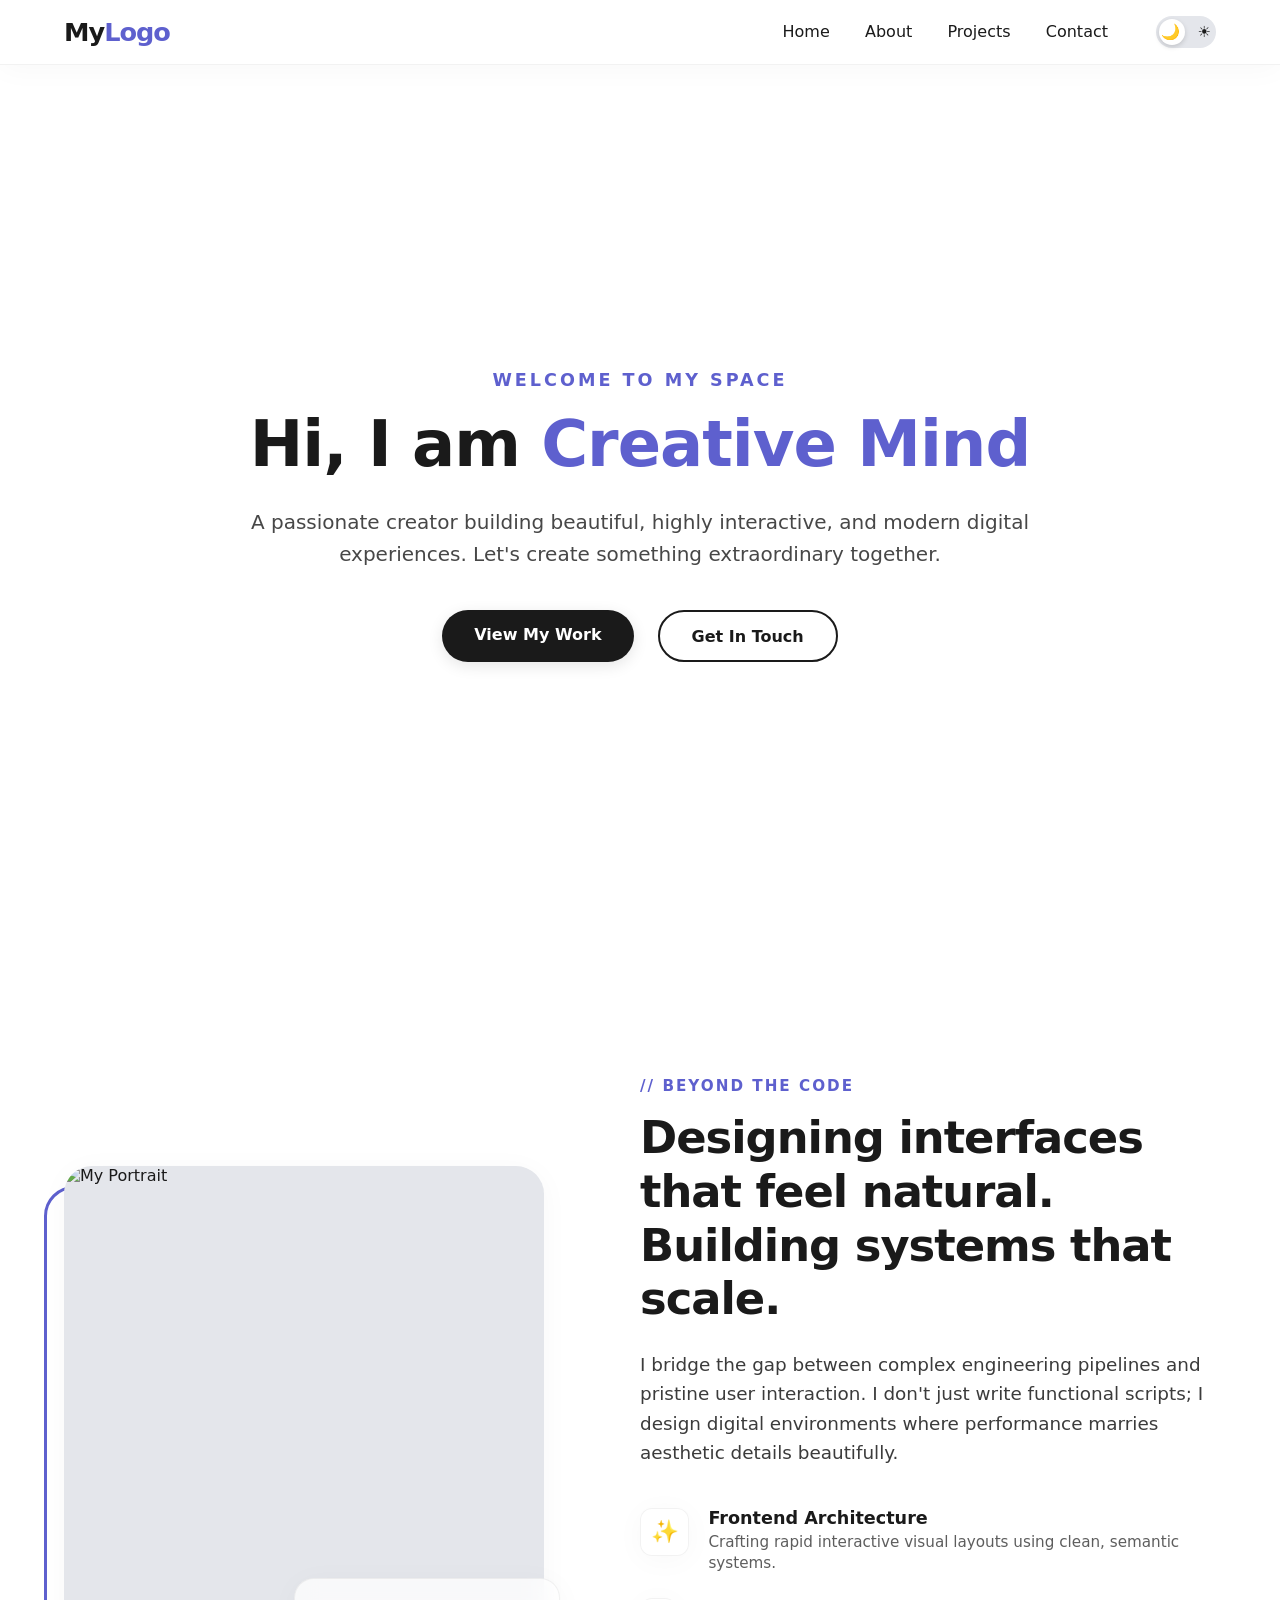
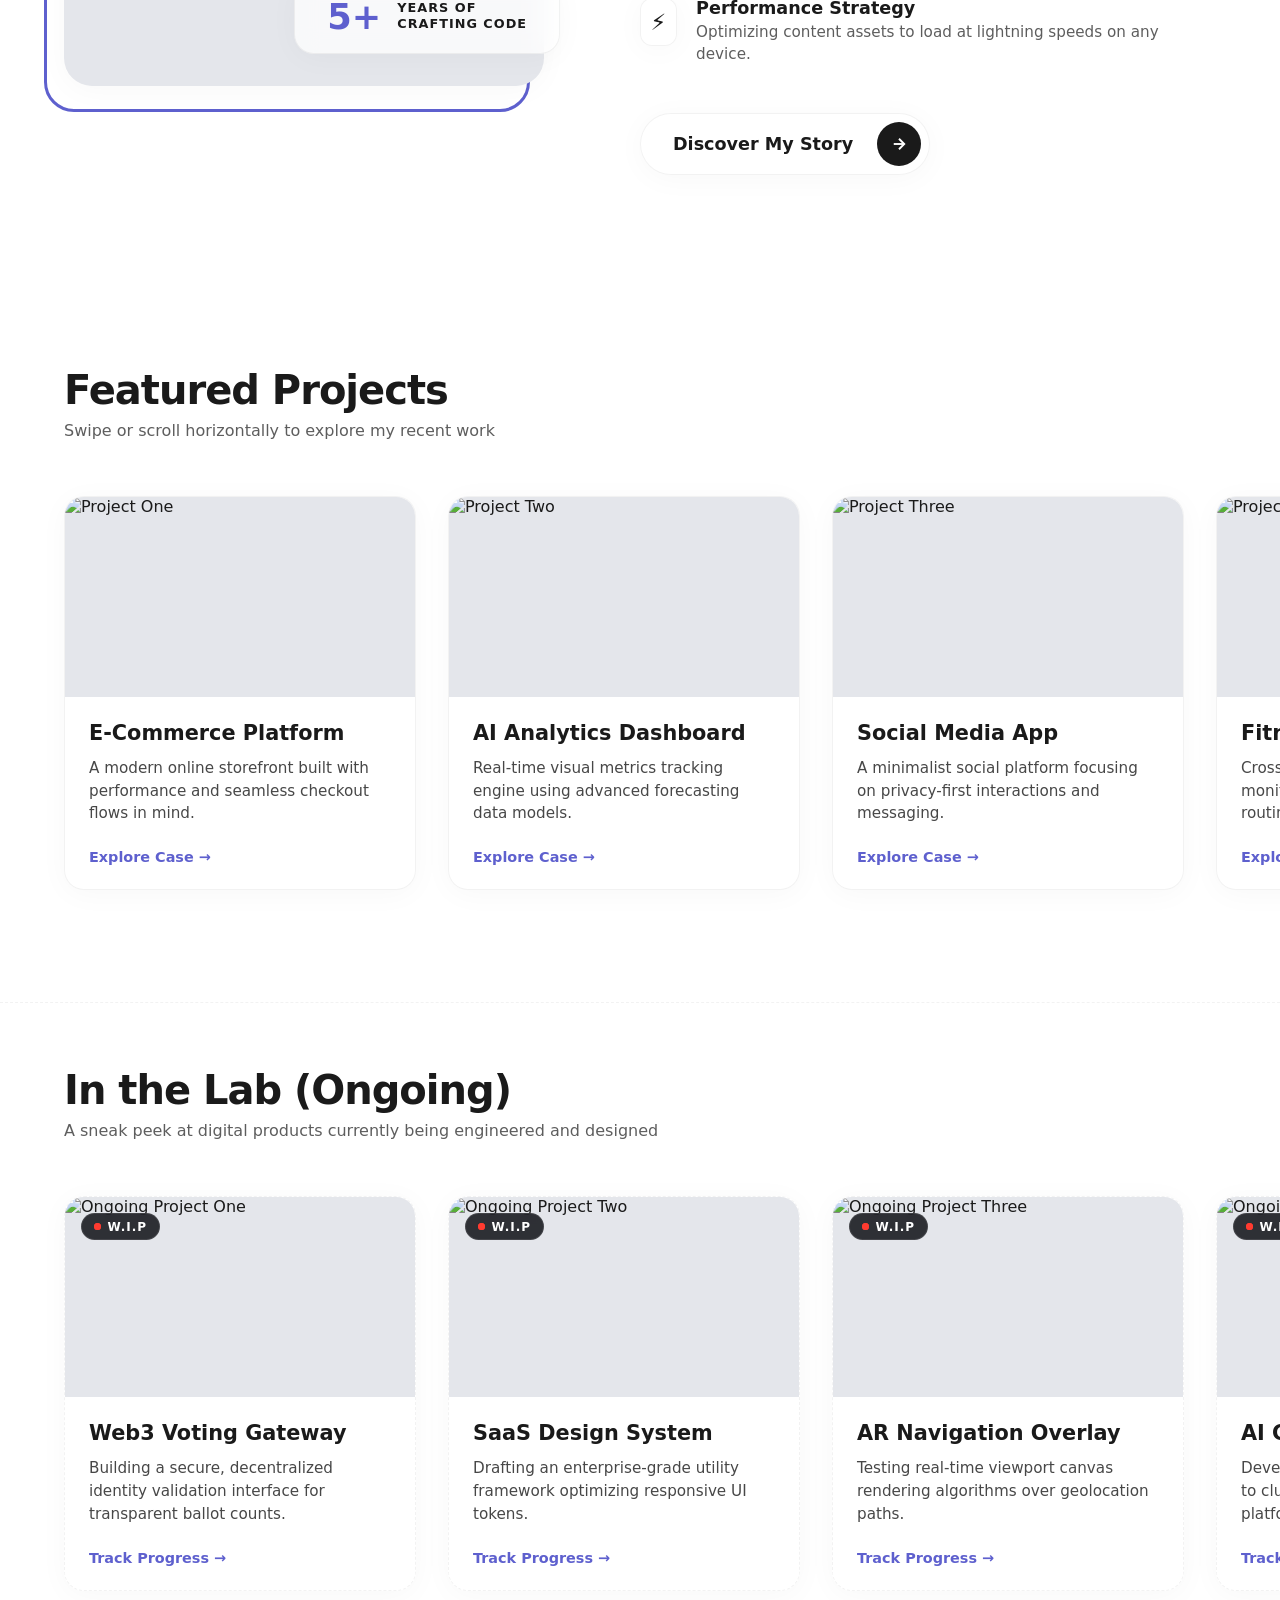
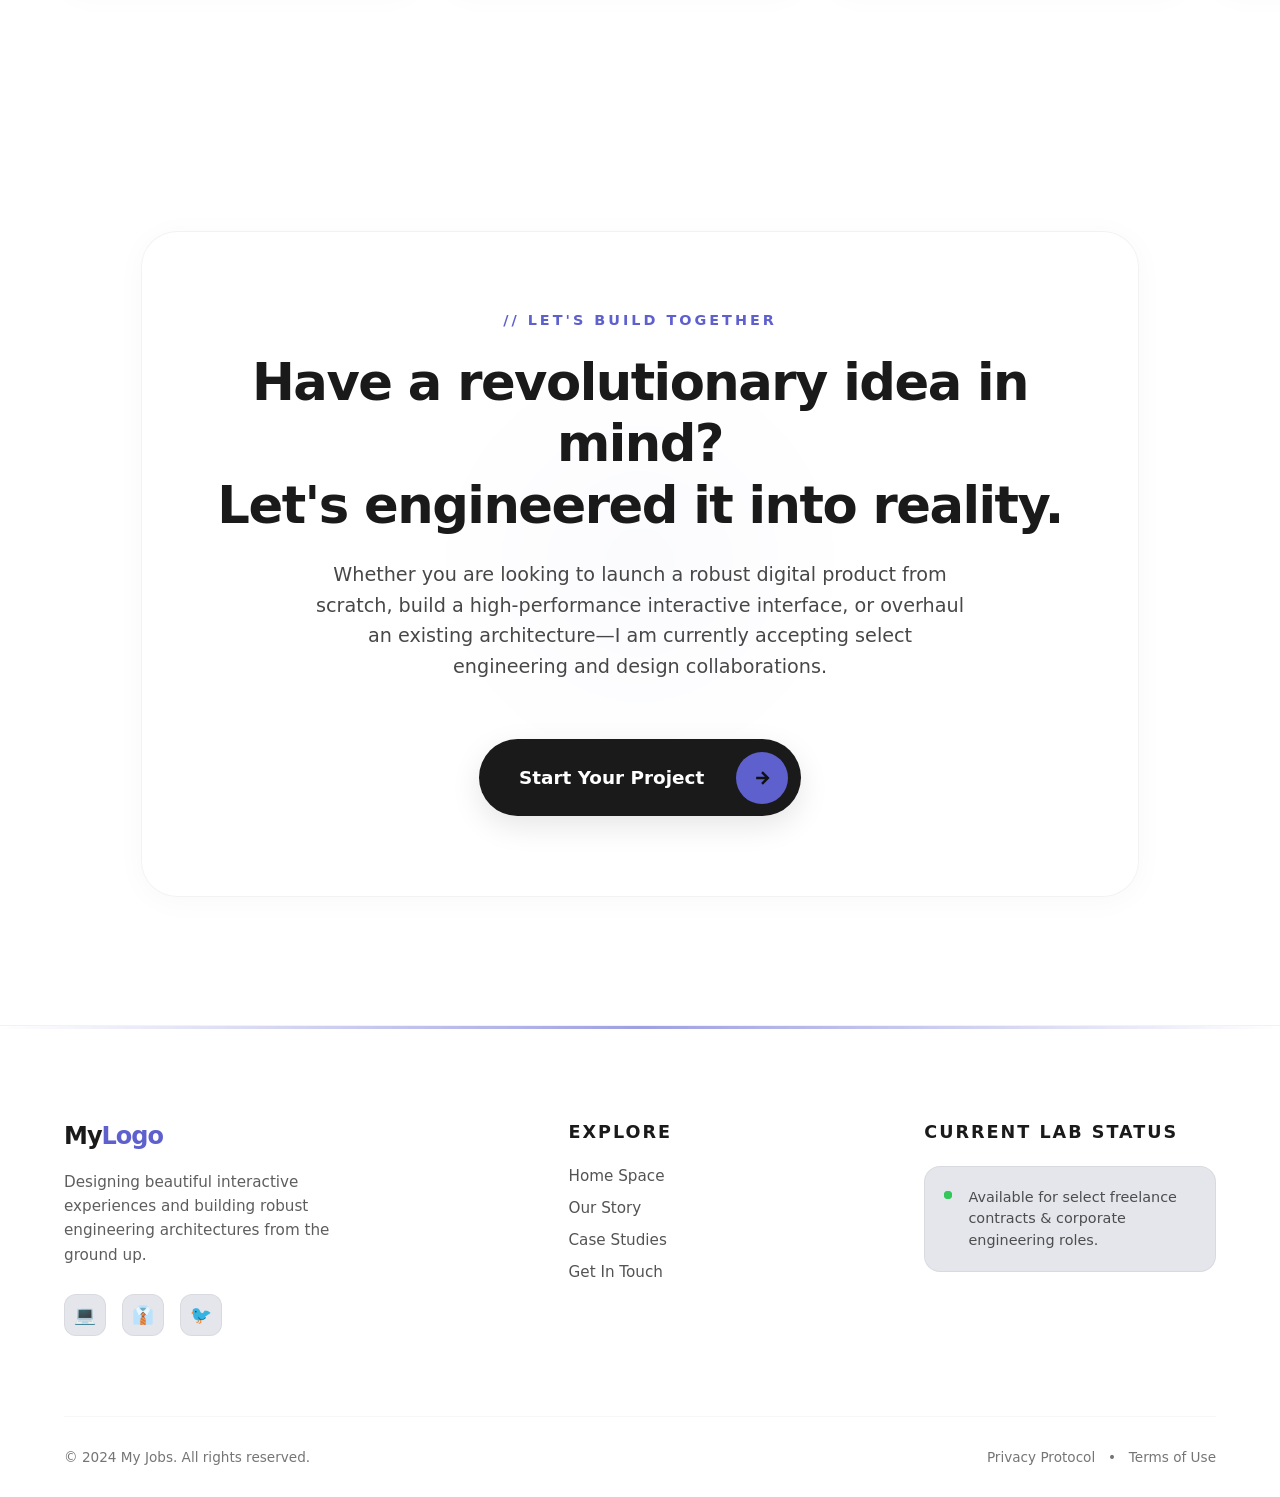
==== index.html @ d5b56bba "Organize files in root directory for Cloudflare Pages" ====
<!DOCTYPE html>
<html lang="en">
    <head>
        <meta charset="UTF-8">
        <meta name="viewport" content="width=device-width, initial-scale=1.0">
        <title>Home Page</title>

        <link rel="stylesheet" href="./css/home.css">
    </head>

    <body>
        <!-- Header section with navigation bar -->
        <header class="navbar">
            <div class="nav-logo">
                <a href="index.html">My<span>Logo</span></a>
            </div>

            <nav>
                <ul>
                    <li><a href="index.html">Home</a></li>
                    <li><a href="about.html">About</a></li>
                    <li><a href="projects.html">Projects</a></li>
                    <li><a href="contacts.html">Contact</a></li>
                </ul>
            </nav>

            <!-- Dark/light mode toggle -->
            <div class="mode-toggle">
                <input type="checkbox" id="mode-toggle-checkbox">
                <label for="mode-toggle-checkbox" class="toggle-label">
                    <span class="toggle-icon">🌙</span>
                    <span class="toggle-icon">☀️</span>
                </label>
        </header>
        <!--End Header-->


        <!... Body content for the Home page goes here. 
        You can add information about your services, or any other relevant content. -->
        <body class="home-body">
            <main class="hero-container">
                <div class="hero-content">
                    <p class="hero-sub">Welcome to my space</p>
                    <h1 class="hero-title">
                        Hi, I am <span id="animated-name">Creative Mind</span>
                    </h1>
                    <p class="hero-description">
                        A passionate creator building beautiful, highly interactive, and modern digital experiences. Let's create
                        something extraordinary together.
                    </p>
                    <div class="hero-buttons">
                        <a href="projects.html" class="btn btn-primary">View My Work</a>
                        <a href="contacts.html" class="btn btn-secondary">Get In Touch</a>
                    </div>
                </div>
            </main>


            <!-- Place this section directly under your <main class="hero-container"> and above your Featured Projects section -->
            <section class="about-preview-section">
                <div class="about-grid">
            
                    <!-- 1. Left Side: Creative Interactive Image Framework -->
                    <div class="about-visual-side">
                        <div class="image-experience-badge">
                            <span class="badge-number">5+</span>
                            <span class="badge-text">Years Of<br>Crafting Code</span>
                        </div>
                        <div class="image-accent-frame"></div>
                        <div class="about-image-mask">
                            <img src="https://picsum.photos" alt="My Portrait" loading="lazy">
                        </div>
                    </div>
            
                    <!-- 2. Right Side: Compelling Copy & Skills -->
                    <div class="about-text-side">
                        <span class="about-subtitle">// Beyond The Code</span>
                        <h2>Designing interfaces that feel natural. Building systems that scale.</h2>
            
                        <p class="about-bio">
                            I bridge the gap between complex engineering pipelines and pristine user interaction. I don't just write
                            functional scripts; I design digital environments where performance marries aesthetic details
                            beautifully.
                        </p>
            
                        <!-- Interactive Skill Pillars -->
                        <div class="skills-mini-grid">
                            <div class="skill-pillar">
                                <span class="pillar-icon">✨</span>
                                <div>
                                    <h4>Frontend Architecture</h4>
                                    <p>Crafting rapid interactive visual layouts using clean, semantic systems.</p>
                                </div>
                            </div>
                            <div class="skill-pillar">
                                <span class="pillar-icon">⚡</span>
                                <div>
                                    <h4>Performance Strategy</h4>
                                    <p>Optimizing content assets to load at lightning speeds on any device.</p>
                                </div>
                            </div>
                        </div>
            
                        <!-- Stylish Forward Redirect Button -->
                        <div class="about-action-row">
                            <a href="about.html" class="magnetic-about-btn">
                                <span>Discover My Story</span>
                                <div class="btn-arrow-bubble">
                                    <svg viewBox="0 0 24 24" fill="none" stroke="currentColor" stroke-width="2.5">
                                        <line x1="5" y1="12" x2="19" y2="12"></line>
                                        <polyline points="12 5 19 12 12 19"></polyline>
                                    </svg>
                                </div>
                            </a>
                        </div>
            
                    </div>
            
                </div>
            </section>



            <!-- Projects Section -->
            <section class="projects-section">
                <div class="section-header">
                    <h2>Featured Projects</h2>
                    <p>Swipe or scroll horizontally to explore my recent work</p>
                </div>
            
                <!-- Horizontal Scroll Container -->
                <div class="cards-wrapper">
            
                    <!-- Card 1 -->
                    <div class="project-card">
                        <div class="card-img-container">
                            <img src="https://picsum.photos" alt="Project One" loading="lazy">
                        </div>
                        <div class="card-content">
                            <h3>E-Commerce Platform</h3>
                            <p>A modern online storefront built with performance and seamless checkout flows in mind.</p>
                            <a href="projects.html#project1" class="card-btn">Explore Case →</a>
                        </div>
                    </div>
            
                    <!-- Card 2 -->
                    <div class="project-card">
                        <div class="card-img-container">
                            <img src="https://picsum.photos" alt="Project Two" loading="lazy">
                        </div>
                        <div class="card-content">
                            <h3>AI Analytics Dashboard</h3>
                            <p>Real-time visual metrics tracking engine using advanced forecasting data models.</p>
                            <a href="projects.html#project2" class="card-btn">Explore Case →</a>
                        </div>
                    </div>
            
                    <!-- Card 3 -->
                    <div class="project-card">
                        <div class="card-img-container">
                            <img src="https://picsum.photos" alt="Project Three" loading="lazy">
                        </div>
                        <div class="card-content">
                            <h3>Social Media App</h3>
                            <p>A minimalist social platform focusing on privacy-first interactions and messaging.</p>
                            <a href="projects.html#project3" class="card-btn">Explore Case →</a>
                        </div>
                    </div>
            
                    <!-- Card 4 -->
                    <div class="project-card">
                        <div class="card-img-container">
                            <img src="https://picsum.photos" alt="Project Four" loading="lazy">
                        </div>
                        <div class="card-content">
                            <h3>Fitness Tracker Mobile</h3>
                            <p>Cross-platform application built to monitor daily wellness habits and routines.</p>
                            <a href="projects.html#project4" class="card-btn">Explore Case →</a>
                        </div>
                    </div>
            
                    <!-- Card 5 -->
                    <div class="project-card">
                        <div class="card-img-container">
                            <img src="https://picsum.photos" alt="Project Five" loading="lazy">
                        </div>
                        <div class="card-content">
                            <h3>Cybersecurity Sandbox</h3>
                            <p>An interactive, educational training environment simulating local network exploits.</p>
                            <a href="projects.html#project5" class="card-btn">Explore Case →</a>
                        </div>
                    </div>
            
                    <!-- Card 6 -->
                    <div class="project-card">
                        <div class="card-img-container">
                            <img src="https://picsum.photos" alt="Project Six" loading="lazy">
                        </div>
                        <div class="card-content">
                            <h3>Smart Home UI</h3>
                            <p>A centralized desktop hub interface controlling IoT accessories via drag-and-drop.</p>
                            <a href="projects.html#project6" class="card-btn">Explore Case →</a>
                        </div>
                    </div>
            
                    <!-- Card 7 -->
                    <div class="project-card">
                        <div class="card-img-container">
                            <img src="https://picsum.photos" alt="Project Seven" loading="lazy">
                        </div>
                        <div class="card-content">
                            <h3>Recipe Finder Engine</h3>
                            <p>Ingredient-based search platform pulling customized dishes and nutrition values.</p>
                            <a href="projects.html#project7" class="card-btn">Explore Case →</a>
                        </div>
                    </div>
            
                    <!-- Final Circular Navigation Card -->
                    <a href="projects.html" class="circle-redirect-card" aria-label="View all projects">
                        <div class="circle-card-content">
                            <span class="circle-icon">➔</span>
                            <span class="circle-text">View All<br>Projects</span>
                        </div>
                    </a>
            
                </div>
            </section>

            <!-- ongoing projects -->
            <section class="projects-section ongoing-section">
                <div class="section-header">
                    <h2>In the Lab (Ongoing)</h2>
                    <p>A sneak peek at digital products currently being engineered and designed</p>
                </div>
            
                <!-- Horizontal Scroll Container -->
                <div class="cards-wrapper">
            
                    <!-- Ongoing Card 1 -->
                    <div class="project-card ongoing-card">
                        <div class="card-img-container">
                            <div class="status-badge">
                                <span class="pulse-dot"></span> W.I.P
                            </div>
                            <img src="https://picsum.photos" alt="Ongoing Project One" loading="lazy">
                        </div>
                        <div class="card-content">
                            <h3>Web3 Voting Gateway</h3>
                            <p>Building a secure, decentralized identity validation interface for transparent ballot counts.</p>
                            <a href="projects.html#ongoing1" class="card-btn">Track Progress →</a>
                        </div>
                    </div>
            
                    <!-- Ongoing Card 2 -->
                    <div class="project-card ongoing-card">
                        <div class="card-img-container">
                            <div class="status-badge">
                                <span class="pulse-dot"></span> W.I.P
                            </div>
                            <img src="https://picsum.photos" alt="Ongoing Project Two" loading="lazy">
                        </div>
                        <div class="card-content">
                            <h3>SaaS Design System</h3>
                            <p>Drafting an enterprise-grade utility framework optimizing responsive UI tokens.</p>
                            <a href="projects.html#ongoing2" class="card-btn">Track Progress →</a>
                        </div>
                    </div>
            
                    <!-- Ongoing Card 3 -->
                    <div class="project-card ongoing-card">
                        <div class="card-img-container">
                            <div class="status-badge">
                                <span class="pulse-dot"></span> W.I.P
                            </div>
                            <img src="https://picsum.photos" alt="Ongoing Project Three" loading="lazy">
                        </div>
                        <div class="card-content">
                            <h3>AR Navigation Overlay</h3>
                            <p>Testing real-time viewport canvas rendering algorithms over geolocation paths.</p>
                            <a href="projects.html#ongoing3" class="card-btn">Track Progress →</a>
                        </div>
                    </div>
            
                    <!-- Ongoing Card 4 -->
                    <div class="project-card ongoing-card">
                        <div class="card-img-container">
                            <div class="status-badge">
                                <span class="pulse-dot"></span> W.I.P
                            </div>
                            <img src="https://picsum.photos" alt="Ongoing Project Four" loading="lazy">
                        </div>
                        <div class="card-content">
                            <h3>AI Content Curator</h3>
                            <p>Developing machine learning models to cluster and summarize cross-platform dev newsletters.</p>
                            <a href="projects.html#ongoing4" class="card-btn">Track Progress →</a>
                        </div>
                    </div>
            
                    <!-- Ongoing Card 5 -->
                    <div class="project-card ongoing-card">
                        <div class="card-img-container">
                            <div class="status-badge">
                                <span class="pulse-dot"></span> W.I.P
                            </div>
                            <img src="https://picsum.photos" alt="Ongoing Project Five" loading="lazy">
                        </div>
                        <div class="card-content">
                            <h3>Crypto Portfolio Ticker</h3>
                            <p>Configuring ultra-low latency websocket arrays for accurate live pricing pipelines.</p>
                            <a href="projects.html#ongoing5" class="card-btn">Track Progress →</a>
                        </div>
                    </div>
            
                    <!-- Ongoing Card 6 -->
                    <div class="project-card ongoing-card">
                        <div class="card-img-container">
                            <div class="status-badge">
                                <span class="pulse-dot"></span> W.I.P
                            </div>
                            <img src="https://picsum.photos" alt="Ongoing Project Six" loading="lazy">
                        </div>
                        <div class="card-content">
                            <h3>Developer Portfolio V2</h3>
                            <p>Iterating on advanced fluid layout architecture frameworks for ultra-fast load times.</p>
                            <a href="projects.html#ongoing6" class="card-btn">Track Progress →</a>
                        </div>
                    </div>
            
                    <!-- Ongoing Card 7 -->
                    <div class="project-card ongoing-card">
                        <div class="card-img-container">
                            <div class="status-badge">
                                <span class="pulse-dot"></span> W.I.P
                            </div>
                            <img src="https://picsum.photos" alt="Ongoing Project Seven" loading="lazy">
                        </div>
                        <div class="card-content">
                            <h3>Task Automation Hub</h3>
                            <p>Wiring simple custom script triggers to headless cron instances for remote server maintenance.</p>
                            <a href="projects.html#ongoing7" class="card-btn">Track Progress →</a>
                        </div>
                    </div>
            
                    <!-- Final Circular Navigation Card -->
                    <a href="projects.html" class="circle-redirect-card ongoing-circle-card" aria-label="View all projects">
                        <div class="circle-card-content">
                            <span class="circle-icon">🛠️</span>
                            <span class="circle-text">All Active<br>Builds</span>
                        </div>
                    </a>
            
                </div>
            </section>

            <!-- Place this section directly under your Ongoing Projects section to finish your Home Page -->
            <section class="cta-invitation-section">
                <div class="cta-backdrop-glow"></div>
            
                <div class="cta-container">
                    <span class="cta-subtitle">// Let's Build Together</span>
            
                    <h2>Have a revolutionary idea in mind?<br>Let's engineered it into reality.</h2>
            
                    <p class="cta-description">
                        Whether you are looking to launch a robust digital product from scratch, build a high-performance
                        interactive interface, or overhaul an existing architecture—I am currently accepting select engineering and
                        design collaborations.
                    </p>
            
                    <!-- The High-Engagement Contact Redirect Button -->
                    <div class="cta-action-wrapper">
                        <a href="contacts.html" class="interactive-glow-btn">
                            <span class="btn-glow-text">Start Your Project</span>
                            <div class="btn-glow-ripple">
                                <svg viewBox="0 0 24 24" fill="none" stroke="currentColor" stroke-width="3">
                                    <line x1="5" y1="12" x2="19" y2="12"></line>
                                    <polyline points="12 5 19 12 12 19"></polyline>
                                </svg>
                            </div>
                        </a>
                    </div>
                </div>
            </section>

        </body>
        <!--End of body for the Home page.-->
    
        <!-- Footer Section begins  -->
        <footer class="global-footer">
            <div class="footer-wave-accent"></div>
        
            <div class="footer-container">
                <div class="footer-grid">
        
                    <!-- Column 1: Brand Pitch -->
                    <div class="footer-col brand-col">
                        <a href="home.html" class="footer-logo">My<span>Logo</span></a>
                        <p class="brand-bio">
                            Designing beautiful interactive experiences and building robust engineering architectures from the
                            ground up.
                        </p>
                        <!-- Modern Mini Social Grid -->
                        <div class="footer-socials">
                            <a href="#" aria-label="GitHub" class="social-link">
                                <span class="social-icon">💻</span>
                            </a>
                            <a href="#" aria-label="LinkedIn" class="social-link">
                                <span class="social-icon">👔</span>
                            </a>
                            <a href="#" aria-label="Twitter" class="social-link">
                                <span class="social-icon">🐦</span>
                            </a>
                        </div>
                    </div>
        
                    <!-- Column 2: Navigation Map -->
                    <div class="footer-col">
                        <h3>Explore</h3>
                        <ul class="footer-links">
                            <li><a href="home.html">Home Space</a></li>
                            <li><a href="about.html">Our Story</a></li>
                            <li><a href="projects.html">Case Studies</a></li>
                            <li><a href="contacts.html">Get In Touch</a></li>
                        </ul>
                    </div>
        
                    <!-- Column 3: Quick Utilities -->
                    <div class="footer-col">
                        <h3>Current Lab Status</h3>
                        <div class="status-indicator-box">
                            <span class="status-pulse-ring"></span>
                            <p>Available for select freelance contracts & corporate engineering roles.</p>
                        </div>
                    </div>
        
                </div>
        
                <!-- The Absolute Bottom Baseline Section -->
                <div class="footer-baseline">
                    <p>&copy; 2024 My Jobs. All rights reserved.</p>
                    <div class="baseline-links">
                        <a href="#">Privacy Protocol</a>
                        <span>•</span>
                        <a href="#">Terms of Use</a>
                    </div>
                </div>
        
            </div>
        </footer>

        <!-- Footer Section ends -->

    
        <script src="./scripts/home.js"></script>
    
    </body>
</html>
---- css/home.css ----
/* --- DARK & LIGHT THEME VARIABLES --- */
:root {
    --bg-primary: #ffffff;
    --bg-nav: rgba(255, 255, 255, 0.75);
    --text-main: #1a1a1a;
    --accent: #5e60ce;
    --toggle-bg: #e4e6eb;
    --nav-shadow: 0 4px 30px rgba(0, 0, 0, 0.03);
    --border-glass: rgba(0, 0, 0, 0.05);
}

[data-theme="dark"] {
    --bg-primary: #0f1016;
    --bg-nav: rgba(15, 16, 22, 0.75);
    --text-main: #f5f5f7;
    --accent: #72efdd;
    --toggle-bg: #2f3136;
    --nav-shadow: 0 4px 30px rgba(0, 0, 0, 0.4);
    --border-glass: rgba(255, 255, 255, 0.05);
}

/* --- BASE STYLES --- */
body {
    margin: 0;
    font-family: 'Inter', system-ui, sans-serif;
    background-color: var(--bg-primary);
    color: var(--text-main);
    transition: background-color 0.4s ease, color 0.4s ease;
}

/* --- THE NAVBAR (HEADER) --- */
.navbar {
    display: flex;
    align-items: center;
    justify-content: space-between;
    /* Space in the center */
    padding: 1rem 4rem;
    background: var(--bg-nav);
    backdrop-filter: blur(12px);
    -webkit-backdrop-filter: blur(12px);
    border-bottom: 1px solid var(--border-glass);
    box-shadow: var(--nav-shadow);
    position: sticky;
    top: 0;
    z-index: 1000;
    transition: background 0.4s ease, border-color 0.4s ease;
}

/* --- LOGO (FAR LEFT) --- */
.nav-logo a {
    font-size: 1.6rem;
    font-weight: 800;
    text-decoration: none;
    color: var(--text-main);
    letter-spacing: -1px;
}

.nav-logo span {
    color: var(--accent);
}

/* --- NAV WRAPPER ALIGNMENT --- */
.navbar nav {
    display: flex;
    margin-left: auto;
    /* Pushes list rightwards */
    margin-right: 3rem;
    /* Breathing room before the checkbox switch */
}

.navbar ul {
    display: flex;
    align-items: center;
    gap: 2.2rem;
    list-style: none;
    margin: 0;
    padding: 0;
}

/* --- VISUAL ORDERING MATRIX --- */
.mode-toggle {
    order: 3;
}

/* Ultimate right edge */
.navbar nav {
    order: 2;
}

/* Follows next */
.nav-logo {
    order: 1;
}

/* Remains left */

/* Reverse sorting links layout order: Switch -> Home -> About -> Projects -> Contact */
.link-home {
    order: 4;
}

.link-about {
    order: 3;
}

.link-projects {
    order: 2;
}

.link-contact {
    order: 1;
}

/* --- NAVIGATION LINKS STYLING --- */
.navbar ul a {
    text-decoration: none;
    color: var(--text-main);
    font-weight: 500;
    font-size: 1rem;
    position: relative;
    padding: 0.4rem 0;
    transition: color 0.3s ease;
}

.navbar ul a:hover {
    color: var(--accent);
}

.navbar ul a::after {
    content: '';
    position: absolute;
    bottom: 0;
    left: 0;
    width: 0;
    height: 2px;
    background-color: var(--accent);
    transition: width 0.3s cubic-bezier(0.4, 0, 0.2, 1);
}

.navbar ul a:hover::after {
    width: 100%;
}

/* --- CREATIVE SLIDING CHECKBOX SWITCH --- */
/* Hide the ugly standard box markup */
#mode-toggle-checkbox {
    display: none;
}

/* The structural pill container background */
.toggle-label {
    display: flex;
    align-items: center;
    justify-content: space-between;
    background-color: var(--toggle-bg);
    width: 60px;
    height: 32px;
    border-radius: 50px;
    padding: 0 5px;
    position: relative;
    cursor: pointer;
    box-sizing: border-box;
    transition: background-color 0.4s ease;
}

/* Icons styling inside switch layout */
.toggle-icon {
    font-size: 0.95rem;
    z-index: 1;
    user-select: none;
}

/* The dynamic moving toggle knob wheel */
.toggle-label::after {
    content: '';
    position: absolute;
    top: 3px;
    left: 3px;
    width: 26px;
    height: 26px;
    background-color: #ffffff;
    border-radius: 50px;
    transition: transform 0.3s cubic-bezier(0.4, 0, 0.2, 1);
    box-shadow: 0 2px 5px rgba(0, 0, 0, 0.15);
}

/* Slides the internal white knob forward when checked */
#mode-toggle-checkbox:checked+.toggle-label::after {
    transform: translateX(28px);
}


/* --- HERO SECTION STYLES --- */
.hero-container {
    min-height: calc(100vh - 80px);
    /* Fills screen remaining space below navbar */
    display: flex;
    align-items: center;
    justify-content: center;
    padding: 2rem 4rem;
    overflow: hidden;
    position: relative;
}

.hero-content {
    text-align: center;
    max-width: 800px;
    z-index: 2;
}

.hero-sub {
    font-size: 1.1rem;
    text-transform: uppercase;
    letter-spacing: 3px;
    color: var(--accent);
    font-weight: 600;
    margin-bottom: 1rem;
}

.hero-title {
    font-size: 4rem;
    font-weight: 800;
    line-height: 1.2;
    margin: 0 0 1.5rem 0;
    letter-spacing: -1px;
}

/* Dynamic container for the animated shuffling word entry */
#animated-name {
    display: inline-block;
    color: var(--accent);
    position: relative;
    transition: transform 0.3s ease, opacity 0.3s ease;
}

/* Class added via JS to create a sudden text transition pop */
.text-pop {
    animation: popIn 0.5s cubic-bezier(0.175, 0.885, 0.32, 1.275) forwards;
}

@keyframes popIn {
    0% {
        transform: scale(0.8) translateY(10px);
        opacity: 0;
    }

    100% {
        transform: scale(1) translateY(0);
        opacity: 1;
    }
}

.hero-description {
    font-size: 1.25rem;
    line-height: 1.6;
    color: var(--text-main);
    opacity: 0.8;
    margin-bottom: 2.5rem;
}

/* --- INTERACTIVE ACTION BUTTONS --- */
.hero-buttons {
    display: flex;
    gap: 1.5rem;
    justify-content: center;
}

.btn {
    padding: 0.9rem 2rem;
    border-radius: 50px;
    font-weight: 600;
    text-decoration: none;
    font-size: 1rem;
    transition: all 0.3s cubic-bezier(0.4, 0, 0.2, 1);
}

.btn-primary {
    background-color: var(--text-main);
    color: var(--bg-primary);
    box-shadow: 0 4px 15px rgba(0, 0, 0, 0.1);
}

.btn-primary:hover {
    transform: translateY(-3px);
    box-shadow: 0 8px 25px rgba(0, 0, 0, 0.2);
}

.btn-secondary {
    background: transparent;
    border: 2px solid var(--text-main);
    color: var(--text-main);
}

.btn-secondary:hover {
    background-color: var(--text-main);
    color: var(--bg-primary);
    transform: translateY(-3px);
}

/* Responsive adjustments for phones/tablets */
@media (max-width: 768px) {
    .hero-container {
        padding: 2rem;
    }

    .hero-title {
        font-size: 2.5rem;
    }

    .hero-description {
        font-size: 1.1rem;
    }

    .hero-buttons {
        flex-direction: column;
        gap: 1rem;
    }
}

/* --- CREATIVE ABOUT PREVIEW GRID --- */
.about-preview-section {
    padding: 8rem 4rem;
    background-color: var(--bg-primary);
    position: relative;
    overflow: hidden;
    transition: background-color 0.4s ease;
}

.about-grid {
    max-width: 1200px;
    margin: 0 auto;
    display: grid;
    grid-template-columns: 1fr 1.2fr;
    /* Allocates significant space to the visual side */
    gap: 6rem;
    align-items: center;
}

/* --- LEFT SIDE: IMAGE FRAME MECHANICS --- */
.about-visual-side {
    position: relative;
    display: flex;
    justify-content: center;
    align-items: center;
}

/* Translucent floating metrics validation block */
.image-experience-badge {
    position: absolute;
    bottom: 2rem;
    right: -1rem;
    background: var(--bg-nav);
    backdrop-filter: blur(12px);
    -webkit-backdrop-filter: blur(12px);
    border: 1px solid var(--border-glass);
    padding: 1.2rem 2rem;
    border-radius: 20px;
    display: flex;
    align-items: center;
    gap: 1rem;
    box-shadow: var(--nav-shadow);
    z-index: 10;
    transition: transform 0.4s cubic-bezier(0.175, 0.885, 0.32, 1.275);
}

.badge-number {
    font-size: 2.2rem;
    font-weight: 900;
    color: var(--accent);
    line-height: 1;
}

.badge-text {
    font-size: 0.8rem;
    text-transform: uppercase;
    font-weight: 700;
    letter-spacing: 1px;
    line-height: 1.3;
}

/* Geometric solid background frame offset */
.image-accent-frame {
    position: absolute;
    width: 100%;
    height: 100%;
    border: 3px solid var(--accent);
    border-radius: 30px;
    top: 20px;
    left: -20px;
    z-index: 1;
    transition: transform 0.5s cubic-bezier(0.165, 0.84, 0.44, 1);
}

/* The actual image crop containment ring */
.about-image-mask {
    width: 100%;
    height: 520px;
    /* Big explicit structural presence */
    border-radius: 28px;
    overflow: hidden;
    box-shadow: var(--nav-shadow);
    z-index: 2;
    position: relative;
    background-color: var(--toggle-bg);
}

.about-image-mask img {
    width: 100%;
    height: 100%;
    object-fit: cover;
    transition: transform 0.6s cubic-bezier(0.165, 0.84, 0.44, 1), filter 0.4s ease;
    filter: grayscale(20%);
}

/* Dynamic Interactive Synchronization When Section Hovers */
.about-visual-side:hover .about-image-mask img {
    transform: scale(1.04);
    filter: grayscale(0%);
}

.about-visual-side:hover .image-accent-frame {
    transform: translate(-10px, 10px);
}

.about-visual-side:hover .image-experience-badge {
    transform: translateY(-5px);
}

/* --- RIGHT SIDE: COPYWRITE STYLING --- */
.about-text-side {
    display: flex;
    flex-direction: column;
}

.about-subtitle {
    font-size: 0.95rem;
    font-weight: 700;
    color: var(--accent);
    letter-spacing: 2px;
    text-transform: uppercase;
    margin-bottom: 1rem;
}

.about-text-side h2 {
    font-size: 2.8rem;
    font-weight: 800;
    line-height: 1.2;
    letter-spacing: -1px;
    margin: 0 0 1.5rem 0;
}

.about-bio {
    font-size: 1.15rem;
    line-height: 1.6;
    opacity: 0.85;
    margin: 0 0 2.5rem 0;
}

/* Micro Feature Array Groups */
.skills-mini-grid {
    display: flex;
    flex-direction: column;
    gap: 1.5rem;
    margin-bottom: 3rem;
}

.skill-pillar {
    display: flex;
    gap: 1.2rem;
    align-items: flex-start;
}

.pillar-icon {
    font-size: 1.4rem;
    background: var(--bg-nav);
    padding: 0.6rem;
    border-radius: 12px;
    box-shadow: var(--nav-shadow);
    border: 1px solid var(--border-glass);
}

.skill-pillar h4 {
    margin: 0 0 0.25rem 0;
    font-size: 1.1rem;
    font-weight: 700;
}

.skill-pillar p {
    margin: 0;
    font-size: 0.95rem;
    opacity: 0.7;
    line-height: 1.4;
}

/* --- THE HIGHLY VISUAL EXPANSIVE BUTTON --- */
.about-action-row {
    display: flex;
}

.magnetic-about-btn {
    display: inline-flex;
    align-items: center;
    gap: 1.5rem;
    text-decoration: none;
    color: var(--text-main);
    font-weight: 700;
    font-size: 1.1rem;
    padding: 0.5rem 0.5rem 0.5rem 2rem;
    background: var(--bg-nav);
    border: 1px solid var(--border-glass);
    border-radius: 100px;
    box-shadow: var(--nav-shadow);
    transition: all 0.3s cubic-bezier(0.165, 0.84, 0.44, 1);
}

.btn-arrow-bubble {
    width: 44px;
    height: 44px;
    border-radius: 50%;
    background-color: var(--text-main);
    color: var(--bg-primary);
    display: flex;
    align-items: center;
    justify-content: center;
    transition: transform 0.3s ease, background-color 0.3s ease;
}

.btn-arrow-bubble svg {
    width: 18px;
    height: 18px;
    transition: transform 0.3s ease;
}

/* Hover States */
.magnetic-about-btn:hover {
    background-color: var(--text-main);
    color: var(--bg-primary);
    border-color: var(--text-main);
    transform: translateY(-2px);
}

.magnetic-about-btn:hover .btn-arrow-bubble {
    background-color: var(--accent);
    color: #1a1a1a;
    transform: scale(1.05);
}

.magnetic-about-btn:hover .btn-arrow-bubble stroke {
    stroke: #1a1a1a;
}

.magnetic-about-btn:hover svg {
    transform: translateX(3px);
}

/* --- RESPONSIVE GRIDS FOR PHONES & TABLETS --- */
@media (max-width: 992px) {
    .about-grid {
        grid-template-columns: 1fr;
        /* Stack columns on smaller viewports */
        gap: 4rem;
    }

    .about-preview-section {
        padding: 5rem 2rem;
    }

    .about-image-mask {
        height: 400px;
    }

    .about-text-side h2 {
        font-size: 2.2rem;
    }
}

/* --- PROJECTS SECTION CAROUSEL --- */
.projects-section {
    padding: 4rem 0;
    background-color: var(--bg-primary);
    transition: background-color 0.4s ease;
}

.section-header {
    padding: 0 4rem;
    margin-bottom: 2.5rem;
}

.section-header h2 {
    font-size: 2.5rem;
    font-weight: 800;
    margin: 0 0 0.5rem 0;
    letter-spacing: -1px;
}

.section-header p {
    margin: 0;
    font-size: 1rem;
    opacity: 0.7;
}

/* --- THE HORIZONTAL SCROLL SLIDER --- */
.cards-wrapper {
    display: flex;
    gap: 2rem;
    overflow-x: auto;
    padding: 1rem 4rem 3rem 4rem;
    /* Bottom padding gives space for the scrollbar styling */
    scroll-behavior: smooth;
    snap-type: x mandatory;
    /* Makes cards snap crisply into view when scrolling */
    scrollbar-width: thin;
    /* Firefox scrollbar constraint */
    scrollbar-color: var(--accent) transparent;
    /* Firefox layout scrollbar */
}

/* Modern Webkit Scrollbar Styling (Chrome, Safari, Edge) */
.cards-wrapper::-webkit-scrollbar {
    height: 8px;
}

.cards-wrapper::-webkit-scrollbar-track {
    background: transparent;
}

.cards-wrapper::-webkit-scrollbar-thumb {
    background: var(--text-main);
    opacity: 0.2;
    border-radius: 10px;
}

/* --- RECTANGULAR PROJECT CARD STRUCTURING --- */
.project-card {
    flex: 0 0 350px;
    /* Forces cards to keep a fixed 350px size width instead of shrinking */
    snap-align: start;
    background: var(--bg-nav);
    border: 1px solid var(--border-glass);
    border-radius: 20px;
    overflow: hidden;
    box-shadow: var(--nav-shadow);
    display: flex;
    flex-direction: column;
    transition: transform 0.4s cubic-bezier(0.165, 0.84, 0.44, 1), box-shadow 0.4s ease;
}

.project-card:hover {
    transform: translateY(-8px);
    box-shadow: 0 12px 30px rgba(0, 0, 0, 0.15);
}

.card-img-container {
    width: 100%;
    height: 200px;
    overflow: hidden;
    background-color: #e4e6eb;
}

.card-img-container img {
    width: 100%;
    height: 100%;
    object-fit: cover;
    transition: transform 0.5s ease;
}

.project-card:hover .card-img-container img {
    transform: scale(1.05);
    /* Clean zoom effect on image when hovering card */
}

.card-content {
    padding: 1.5rem;
    display: flex;
    flex-direction: column;
    flex-grow: 1;
}

.card-content h3 {
    margin: 0 0 0.75rem 0;
    font-size: 1.3rem;
    font-weight: 700;
}

.card-content p {
    margin: 0 0 1.5rem 0;
    font-size: 0.95rem;
    line-height: 1.5;
    opacity: 0.8;
    flex-grow: 1;
    /* Pushes content button perfectly to the absolute bottom line */
}

.card-btn {
    align-self: flex-start;
    text-decoration: none;
    color: var(--accent);
    font-weight: 600;
    font-size: 0.9rem;
    transition: transform 0.3s ease;
}

.card-btn:hover {
    transform: translateX(5px);
    /* Mini arrow translation hint animation */
}

/* --- THE STYLISH CIRCULAR REDIRECT CARD --- */
.circle-redirect-card {
    flex: 0 0 250px;
    /* Fixed anchor dimensions to keep circle aspect proportions */
    height: 250px;
    align-self: center;
    /* Centers circle layout aligned vertically against the other cards */
    snap-align: center;
    border-radius: 50%;
    background: linear-gradient(135deg, var(--text-main) 0%, #3a3d40 100%);
    color: var(--bg-primary);
    text-decoration: none;
    display: flex;
    align-items: center;
    justify-content: center;
    border: 4px solid var(--accent);
    box-shadow: var(--nav-shadow);
    transition: all 0.4s cubic-bezier(0.175, 0.885, 0.32, 1.275);
}

/* Smooth inverse theme color flip if using the dark theme configuration */
[data-theme="dark"] .circle-redirect-card {
    background: linear-gradient(135deg, #1f2026 0%, #0f1016 100%);
    border: 4px solid var(--accent);
}

.circle-card-content {
    text-align: center;
    display: flex;
    flex-direction: column;
    align-items: center;
    gap: 0.5rem;
}

.circle-icon {
    font-size: 2rem;
    transition: transform 0.3s ease;
}

.circle-text {
    font-weight: 700;
    font-size: 1.05rem;
    line-height: 1.3;
    letter-spacing: -0.5px;
}

.circle-redirect-card:hover {
    transform: scale(1.08) rotate(5deg);
    box-shadow: 0 15px 35px rgba(0, 0, 0, 0.25);
}

.circle-redirect-card:hover .circle-icon {
    transform: translateX(8px) scale(1.1);
}

/* Adjust layout pad spacing constraints for tiny tablet configurations */
@media (max-width: 768px) {
    .section-header {
        padding: 0 2rem;
    }

    .cards-wrapper {
        padding: 1rem 2rem 2rem 2rem;
        gap: 1.5rem;
    }

    .project-card {
        flex: 0 0 290px;
    }
}

/* --- ONGOING CARD MODIFICATIONS --- */
.ongoing-section {
    border-top: 1px dashed var(--border-glass);
}

/* Subtle styling difference to mark them as incomplete/drafts */
.ongoing-card {
    border-style: dashed;
    /* Visual indicator for "work in progress" */
}

/* Live pulsing badge over image canvas container */
.card-img-container {
    position: relative;
}

.status-badge {
    position: absolute;
    top: 1rem;
    left: 1rem;
    background-color: rgba(15, 16, 22, 0.85);
    color: #ffffff;
    padding: 0.35rem 0.75rem;
    border-radius: 50px;
    font-size: 0.75rem;
    font-weight: 700;
    letter-spacing: 1px;
    display: flex;
    align-items: center;
    gap: 0.4rem;
    z-index: 5;
    backdrop-filter: blur(4px);
    border: 1px solid rgba(255, 255, 255, 0.1);
}

/* Pulse Animation */
.pulse-dot {
    width: 7px;
    height: 7px;
    background-color: #ff3b30;
    /* Bright amber/red radar marker */
    border-radius: 50%;
    position: relative;
    display: inline-block;
}

.pulse-dot::after {
    content: '';
    width: 100%;
    height: 100%;
    background-color: #ff3b30;
    border-radius: 50%;
    position: absolute;
    top: 0;
    left: 0;
    animation: radarPulse 1.8s infinite ease-in-out;
}

@keyframes radarPulse {
    0% {
        transform: scale(1);
        opacity: 1;
    }

    100% {
        transform: scale(3);
        opacity: 0;
    }
}

/* Special Variant styling for the circular card to make it feel lab-themed */
.ongoing-circle-card {
    background: linear-gradient(135deg, #1e1e24 0%, #2a2a35 100%);
    border: 4px dashed var(--accent);
}

[data-theme="dark"] .ongoing-circle-card {
    background: linear-gradient(135deg, #090a0f 0%, #15161c 100%);
    border: 4px dashed var(--accent);
}

.ongoing-circle-card:hover {
    transform: scale(1.08) rotate(-5deg);
    /* Rotates slightly left instead of right to break rhythm */
}


/* --- PREMIUM CTA INVITATION SECTION --- */
.cta-invitation-section {
    padding: 8rem 4rem;
    background-color: var(--bg-primary);
    position: relative;
    display: flex;
    justify-content: center;
    align-items: center;
    overflow: hidden;
    transition: background-color 0.4s ease;
}

/* Ambient design background blur behind the container box */
.cta-backdrop-glow {
    position: absolute;
    width: 400px;
    height: 400px;
    background: radial-gradient(circle, var(--accent) 0%, transparent 70%);
    opacity: 0.15;
    filter: blur(60px);
    top: 50%;
    left: 50%;
    transform: translate(-50%, -50%);
    pointer-events: none;
    z-index: 1;
}

[data-theme="dark"] .cta-backdrop-glow {
    opacity: 0.12;
}

/* Inner Core Layout Card Container */
.cta-container {
    max-width: 900px;
    width: 100%;
    text-align: center;
    background: var(--bg-nav);
    backdrop-filter: blur(16px);
    -webkit-backdrop-filter: blur(16px);
    border: 1px solid var(--border-glass);
    padding: 5rem 3rem;
    border-radius: 36px;
    box-shadow: var(--nav-shadow);
    position: relative;
    z-index: 2;
    transition: transform 0.4s ease, border-color 0.4s ease;
}

.cta-container:hover {
    transform: translateY(-4px);
}

.cta-subtitle {
    font-size: 0.9rem;
    font-weight: 700;
    color: var(--accent);
    letter-spacing: 3px;
    text-transform: uppercase;
    display: block;
    margin-bottom: 1.5rem;
}

.cta-container h2 {
    font-size: 3.2rem;
    font-weight: 800;
    line-height: 1.2;
    letter-spacing: -1.5px;
    margin: 0 0 1.5rem 0;
}

.cta-description {
    font-size: 1.2rem;
    line-height: 1.6;
    opacity: 0.8;
    max-width: 650px;
    margin: 0 auto 3.5rem auto;
}

/* --- THE INTERACTIVE GLOW BUTTON --- */
.cta-action-wrapper {
    display: flex;
    justify-content: center;
}

.interactive-glow-btn {
    display: inline-flex;
    align-items: center;
    gap: 2rem;
    text-decoration: none;
    color: var(--bg-primary);
    background-color: var(--text-main);
    font-weight: 700;
    font-size: 1.15rem;
    padding: 0.8rem 0.8rem 0.8rem 2.5rem;
    border-radius: 100px;
    box-shadow: 0 10px 30px rgba(0, 0, 0, 0.1);
    transition: all 0.4s cubic-bezier(0.165, 0.84, 0.44, 1);
    position: relative;
}

.btn-glow-ripple {
    width: 52px;
    height: 52px;
    border-radius: 50%;
    background-color: var(--accent);
    color: #101115;
    /* High contrast dark icon color inside glowing ring */
    display: flex;
    align-items: center;
    justify-content: center;
    transition: transform 0.4s cubic-bezier(0.175, 0.885, 0.32, 1.275), background-color 0.3s ease;
}

.btn-glow-ripple svg {
    width: 20px;
    height: 20px;
    transition: transform 0.3s ease;
}

/* Dynamic Interactive Hover States */
.interactive-glow-btn:hover {
    transform: translateY(-4px);
    box-shadow: 0 15px 35px rgba(0, 0, 0, 0.2);
    background-color: var(--accent);
    color: #101115;
}

.interactive-glow-btn:hover .btn-glow-ripple {
    background-color: var(--text-main);
    color: var(--bg-primary);
    transform: scale(1.05) rotate(45deg);
    /* Arrow rotates upwards cleanly */
}

.interactive-glow-btn:hover svg {
    transform: translateX(2px) translateY(-2px);
}

/* --- RESPONSIVE OPTIMIZATIONS --- */
@media (max-width: 768px) {
    .cta-invitation-section {
        padding: 4rem 1.5rem;
    }

    .cta-container {
        padding: 3.5rem 1.5rem;
        border-radius: 24px;
    }

    .cta-container h2 {
        font-size: 2.2rem;
        letter-spacing: -0.5px;
    }

    .cta-description {
        font-size: 1.05rem;
        margin-bottom: 2.5rem;
    }

    .interactive-glow-btn {
        padding: 0.6rem 0.6rem 0.6rem 2rem;
        font-size: 1rem;
        gap: 1.2rem;
    }

    .btn-glow-ripple {
        width: 42px;
        height: 42px;
    }
}



/* --- PREMIUM GLOBAL FOOTER STYLES --- */
.global-footer {
    background: var(--bg-nav);
    backdrop-filter: blur(16px);
    -webkit-backdrop-filter: blur(16px);
    border-top: 1px solid var(--border-glass);
    padding: 6rem 4rem 2rem 4rem;
    position: relative;
    overflow: hidden;
    transition: background 0.4s ease, border-color 0.4s ease;
}

/* Accent lighting divider stripe at the top edge of the footer */
.footer-wave-accent {
    position: absolute;
    top: 0;
    left: 0;
    width: 100%;
    height: 3px;
    background: linear-gradient(90deg, transparent 0%, var(--accent) 50%, transparent 100%);
    opacity: 0.6;
}

.footer-container {
    max-width: 1200px;
    margin: 0 auto;
}

.footer-grid {
    display: grid;
    grid-template-columns: 1.51fr 1fr 1fr;
    /* Extra allocation for brand identity */
    gap: 4rem;
    margin-bottom: 5rem;
}

.footer-col h3 {
    font-size: 1.1rem;
    text-transform: uppercase;
    letter-spacing: 2px;
    font-weight: 700;
    margin: 0 0 1.5rem 0;
    color: var(--text-main);
    position: relative;
    display: inline-block;
}

/* --- BRAND COLUMN --- */
.brand-col {
    display: flex;
    flex-direction: column;
    gap: 1.2rem;
}

.footer-logo {
    font-size: 1.5rem;
    font-weight: 800;
    text-decoration: none;
    color: var(--text-main);
    letter-spacing: -1px;
}

.footer-logo span {
    color: var(--accent);
}

.brand-bio {
    font-size: 0.95rem;
    line-height: 1.6;
    opacity: 0.7;
    max-width: 320px;
    margin: 0;
}

/* --- SOCIAL BUTTON PILLS --- */
.footer-socials {
    display: flex;
    gap: 1rem;
    margin-top: 0.5rem;
}

.social-link {
    width: 40px;
    height: 40px;
    border-radius: 12px;
    background: var(--toggle-bg);
    border: 1px solid var(--border-glass);
    display: flex;
    align-items: center;
    justify-content: center;
    text-decoration: none;
    transition: all 0.3s cubic-bezier(0.175, 0.885, 0.32, 1.275);
}

.social-icon {
    font-size: 1.1rem;
    transition: transform 0.3s ease;
}

.social-link:hover {
    background-color: var(--text-main);
    border-color: var(--text-main);
    transform: translateY(-4px);
}

.social-link:hover .social-icon {
    transform: scale(1.15);
}

/* --- LINKS COLUMN --- */
.footer-links {
    list-style: none;
    padding: 0;
    margin: 0;
    display: flex;
    flex-direction: column;
    gap: 0.8rem;
}

.footer-links a {
    text-decoration: none;
    color: var(--text-main);
    opacity: 0.75;
    font-size: 0.95rem;
    transition: all 0.3s ease;
    display: inline-block;
}

.footer-links a:hover {
    color: var(--accent);
    opacity: 1;
    transform: translateX(4px);
    /* Interactive visual push on list item hover */
}

/* --- LIVE LABORATORY STATUS BADGE --- */
.status-indicator-box {
    background: var(--toggle-bg);
    border: 1px solid var(--border-glass);
    padding: 1.2rem;
    border-radius: 16px;
    display: flex;
    gap: 1rem;
    align-items: flex-start;
}

.status-indicator-box p {
    margin: 0;
    font-size: 0.9rem;
    line-height: 1.5;
    opacity: 0.75;
}

.status-pulse-ring {
    width: 8px;
    height: 8px;
    background-color: #34c759;
    /* Energetic availability marker green */
    border-radius: 50%;
    flex-shrink: 0;
    margin-top: 4px;
    position: relative;
}

.status-pulse-ring::after {
    content: '';
    position: absolute;
    width: 100%;
    height: 100%;
    background-color: #34c759;
    border-radius: 50%;
    top: 0;
    left: 0;
    animation: availabilityGlow 2s infinite ease-in-out;
}

@keyframes availabilityGlow {
    0% {
        transform: scale(1);
        opacity: 1;
    }

    100% {
        transform: scale(3.5);
        opacity: 0;
    }
}

/* --- FOOTER BASELINE COPYRIGHT --- */
.footer-baseline {
    border-top: 1px solid var(--border-glass);
    padding-top: 2rem;
    display: flex;
    justify-content: space-between;
    align-items: center;
    font-size: 0.85rem;
    opacity: 0.6;
}

.footer-baseline p {
    margin: 0;
}

.baseline-links {
    display: flex;
    gap: 0.8rem;
    align-items: center;
}

.baseline-links a {
    color: var(--text-main);
    text-decoration: none;
    transition: color 0.3s ease;
}

.baseline-links a:hover {
    color: var(--accent);
}

/* --- RESPONSIVE STRUCTURING --- */
@media (max-width: 768px) {
    .global-footer {
        padding: 4rem 2rem 2rem 2rem;
    }

    .footer-grid {
        grid-template-columns: 1fr;
        gap: 2.5rem;
        margin-bottom: 3.5rem;
    }

    .footer-baseline {
        flex-direction: column;
        gap: 1rem;
        text-align: center;
    }
}
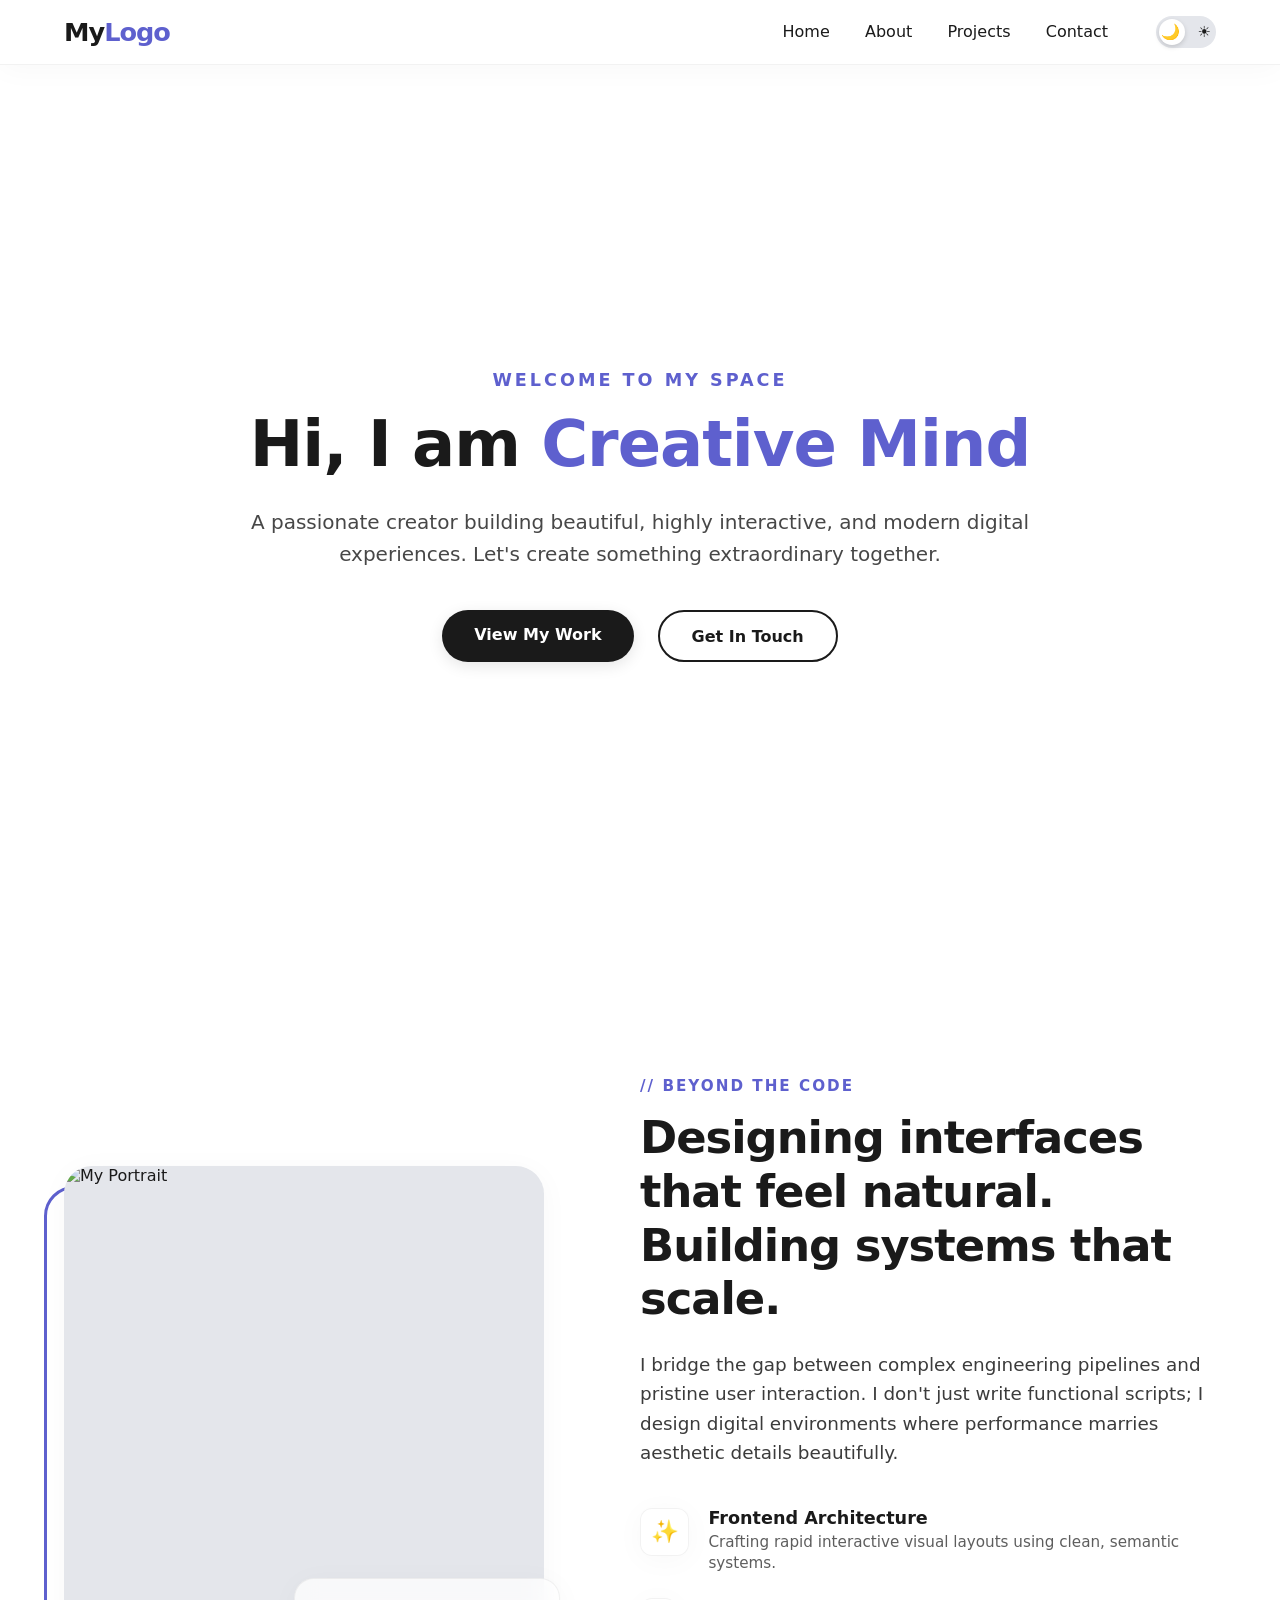
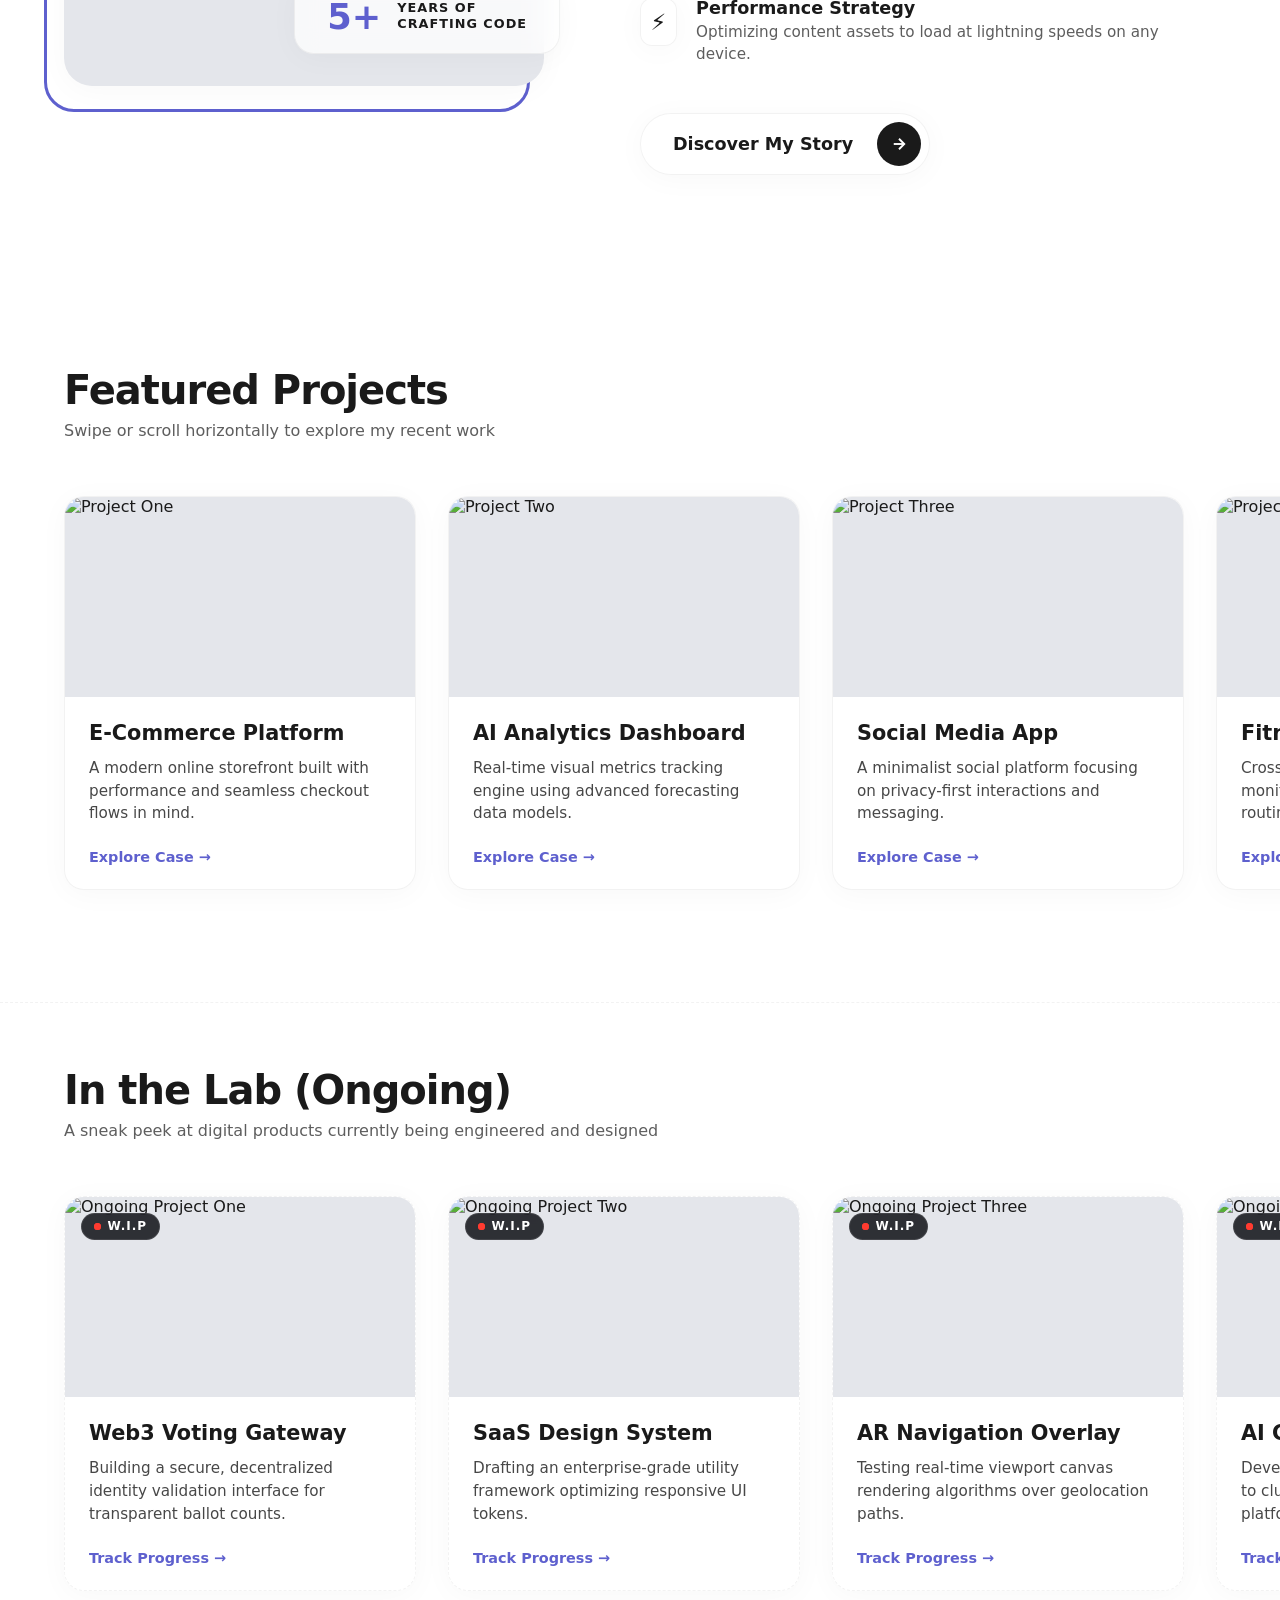
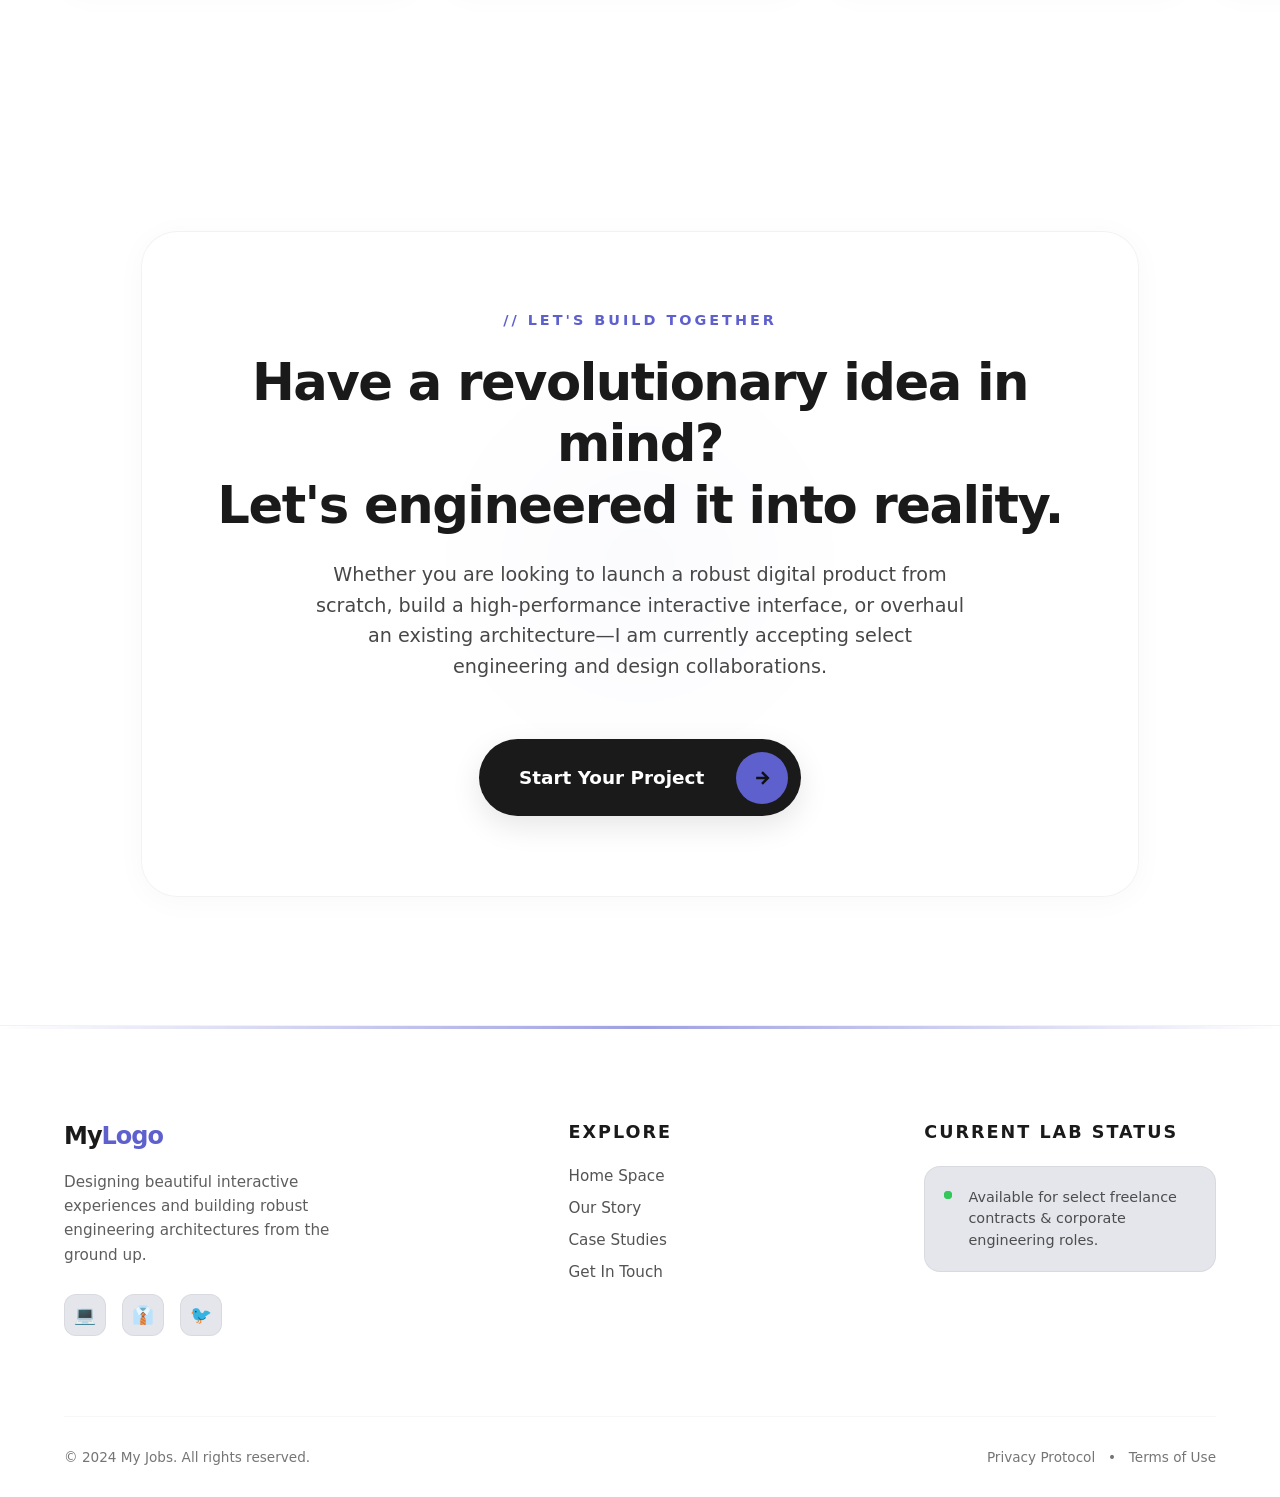
==== commit 221c63f5: "modified:   index.html" ====
--- a/index.html
+++ b/index.html
@@ -31,6 +31,7 @@
                     <span class="toggle-icon">🌙</span>
                     <span class="toggle-icon">☀️</span>
                 </label>
+            </div>
         </header>
         <!--End Header-->
 
